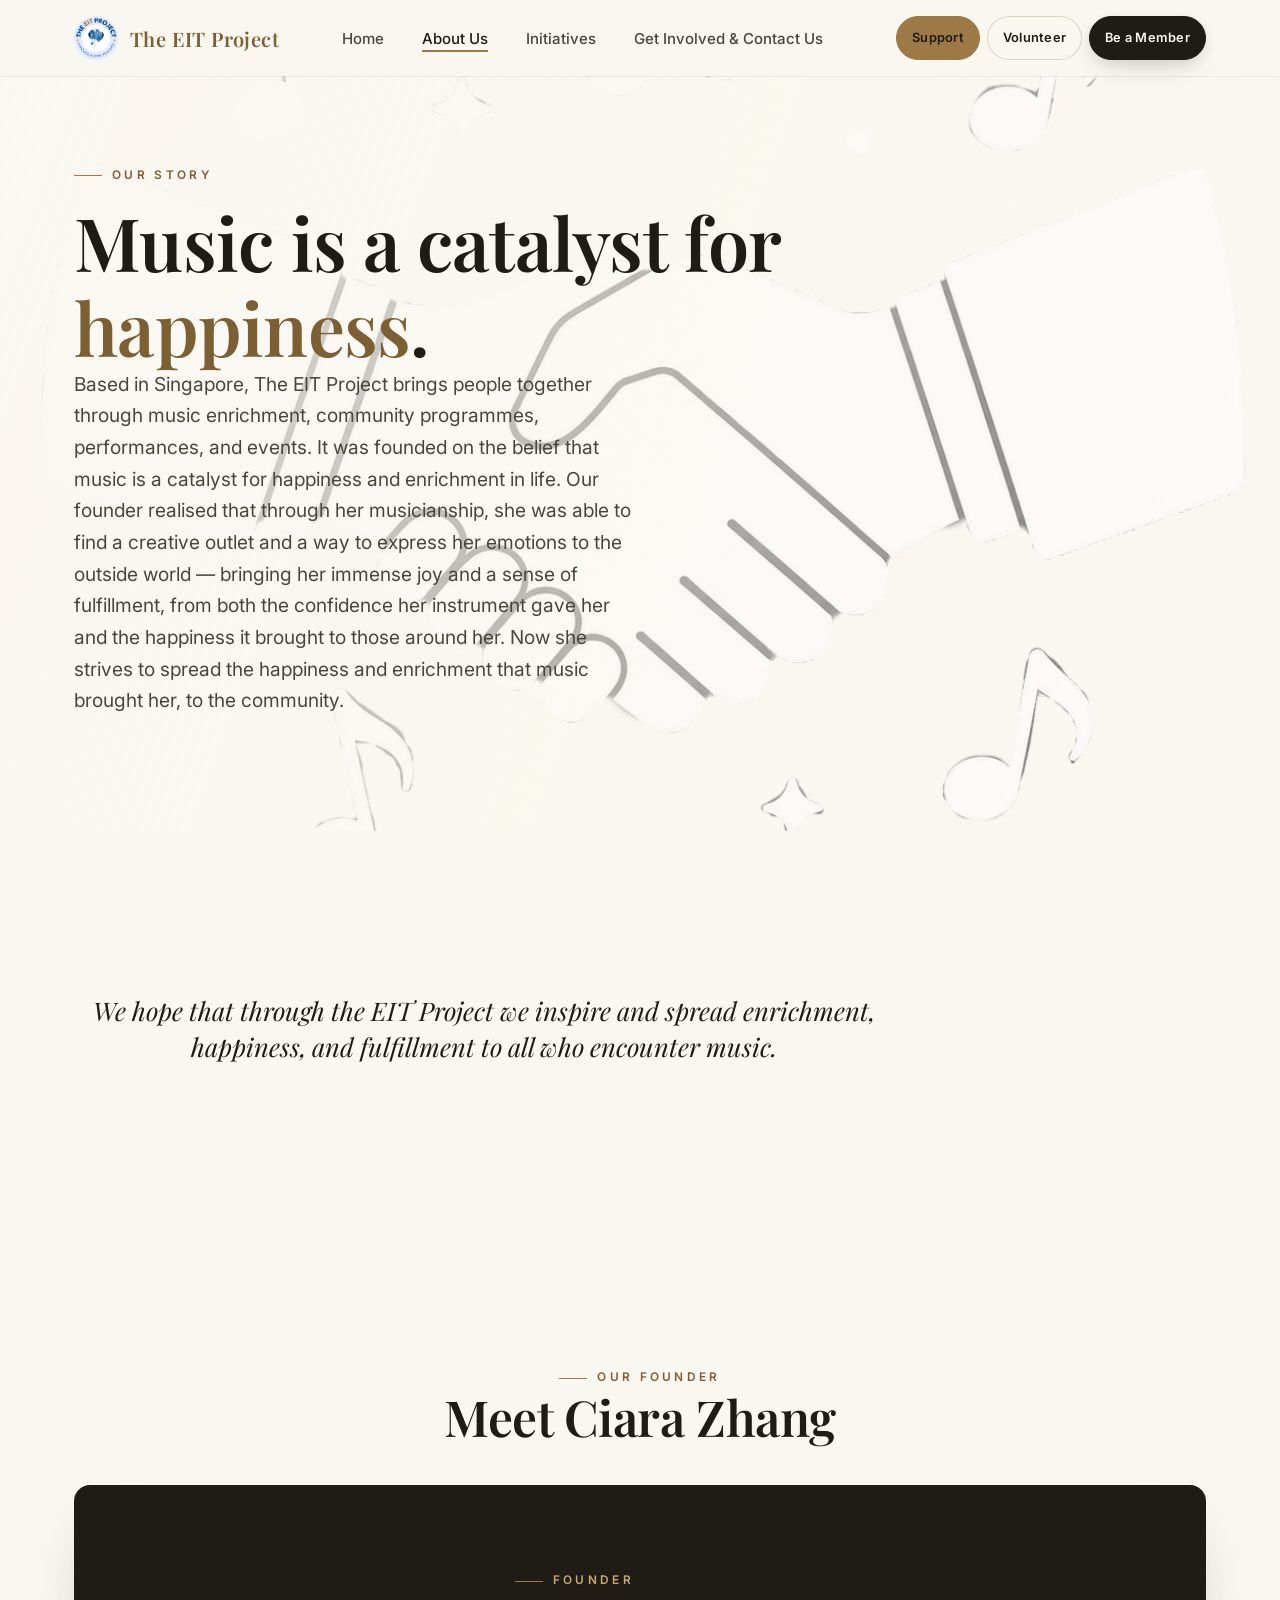
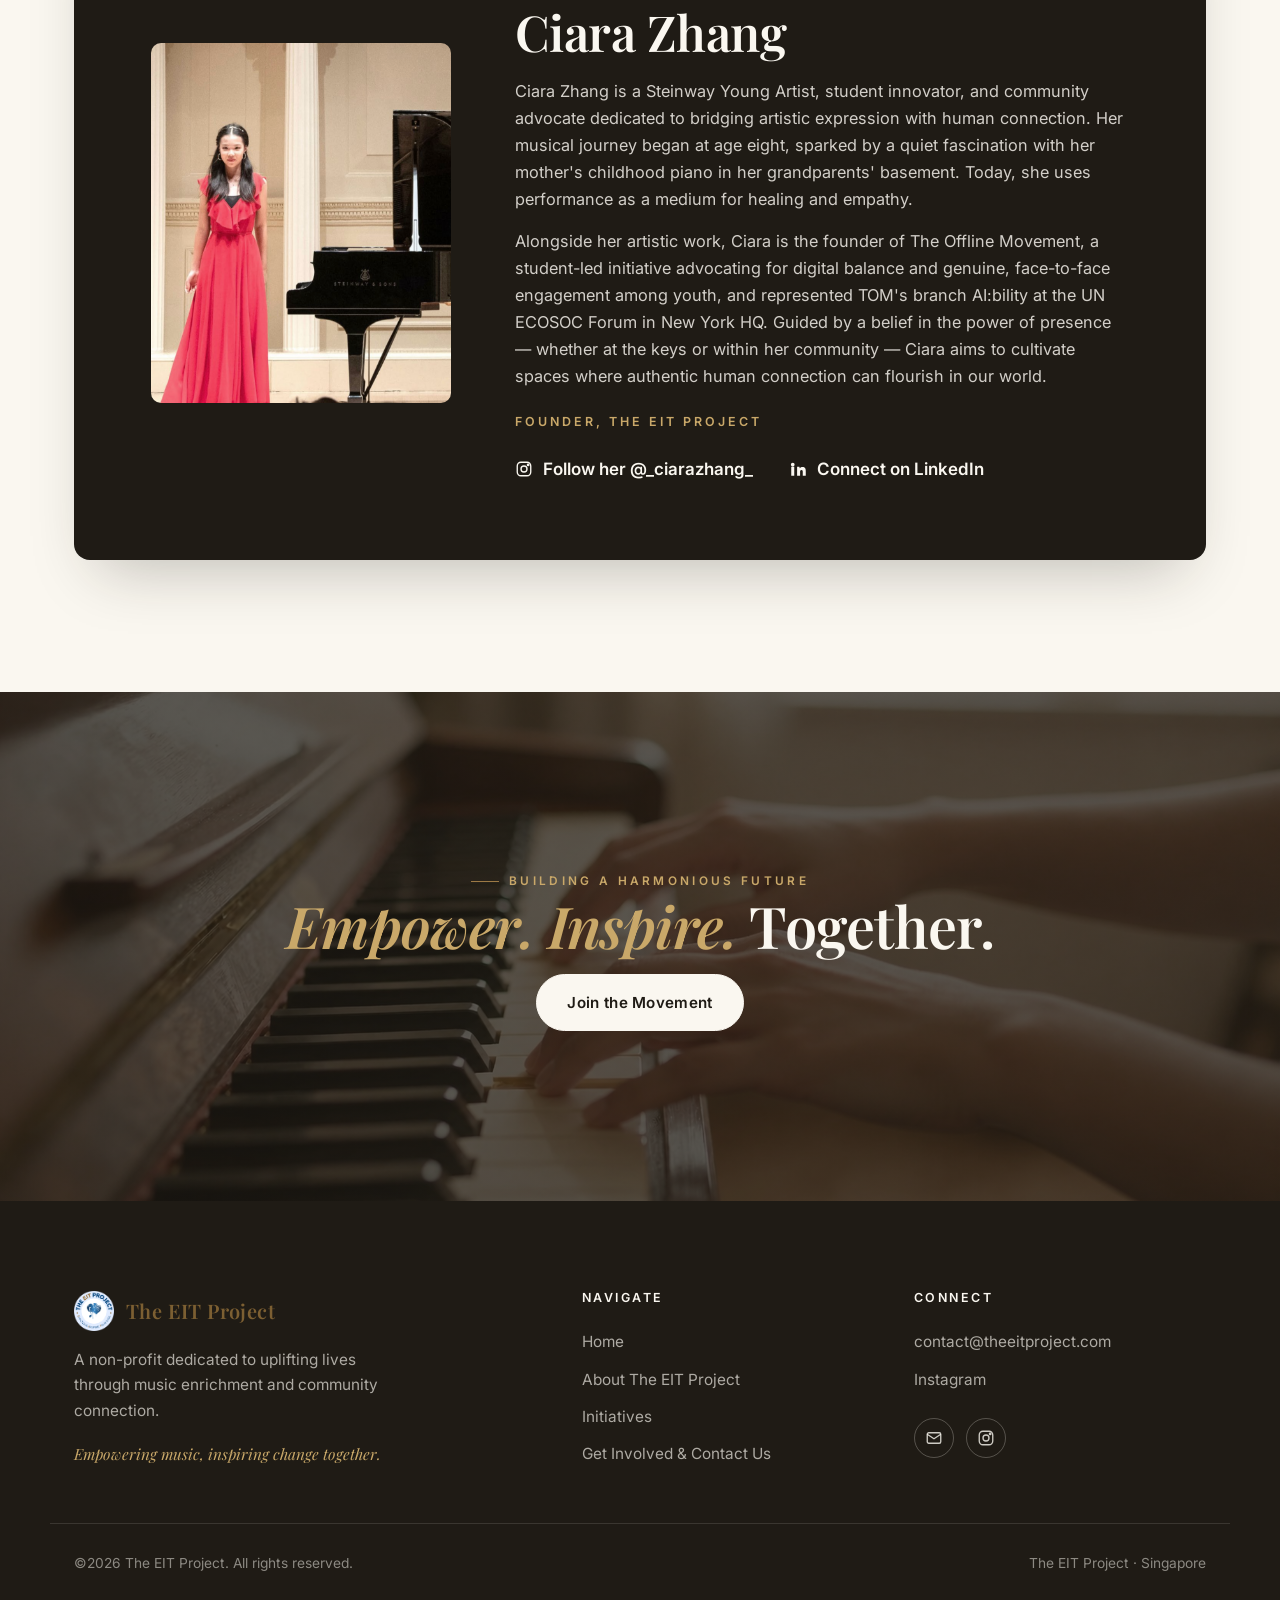
==== about.html @ f1ca93f8 "Publish responsive carousel redesign" ====
<!DOCTYPE html>
<html lang="en">
<head>
  <meta charset="UTF-8" />
  <meta name="viewport" content="width=device-width, initial-scale=1.0" />
  <title>About The EIT Project | Singapore Music Initiative</title>
  <meta name="description" content="Learn about The EIT Project, a Singapore-based initiative using music enrichment, performances and community programmes to inspire connection." />
  <meta name="theme-color" content="#1f1b15" />
  <link rel="canonical" href="https://theeitproject.com/about.html" />
  <meta property="og:site_name" content="The EIT Project" />
  <meta property="og:title" content="About The EIT Project | Singapore Music Initiative" />
  <meta property="og:description" content="Learn about The EIT Project, a Singapore-based initiative using music enrichment, performances and community programmes to inspire connection." />
  <meta property="og:url" content="https://theeitproject.com/about.html" />
  <meta property="og:image" content="https://theeitproject.com/assets/img/about-decorative.png" />
  <meta property="og:image:alt" content="The story and mission of The EIT Project in Singapore" />
  <meta property="og:type" content="website" />
  <meta name="twitter:card" content="summary_large_image" />
  <meta name="twitter:title" content="About The EIT Project | Singapore Music Initiative" />
  <meta name="twitter:description" content="The story of a Singapore initiative using music enrichment and community programmes to inspire connection." />
  <meta name="twitter:image" content="https://theeitproject.com/assets/img/about-decorative.png" />
  <link rel="preconnect" href="https://fonts.googleapis.com" />
  <link rel="preconnect" href="https://fonts.gstatic.com" crossorigin />
  <link href="https://fonts.googleapis.com/css2?family=Inter:wght@400;500;600;700&family=Playfair+Display:ital,wght@0,500;0,600;0,700;1,500;1,600&display=swap" rel="stylesheet" />
  <link rel="stylesheet" href="css/style.css?v=20260822-15" />
</head>
<body>

  <!-- ===================== HEADER ===================== -->
  <header class="site-header" id="siteHeader">
    <div class="container nav-inner">
      <a href="index.html" class="logo" aria-label="The EIT Project home">
        <img src="assets/img/logo.png" alt="The EIT Project logo" />
        <span>The EIT Project</span>
      </a>
      <nav aria-label="Primary">
        <ul class="nav-links" id="navLinks">
          <li><a href="index.html">Home</a></li>
          <li><a href="about.html" class="active">About Us</a></li>
          <li><a href="initiatives.html">Initiatives</a></li>
          <li><a href="contact.html">Get Involved &amp; Contact Us</a></li>
          <li class="nav-mobile-actions">
            <a href="support.html" class="btn btn-gold">Support</a>
            <a href="contact.html#contactForm" class="btn btn-light" data-form-link="volunteer">Volunteer</a>
            <a href="contact.html#contactForm" class="btn btn-primary" data-form-link="member">Be a Member</a>
          </li>
        </ul>
      </nav>
      <div class="header-actions" aria-label="Get involved">
        <a href="support.html" class="btn btn-gold">Support</a>
        <a href="contact.html#contactForm" class="btn btn-light" data-form-link="volunteer">Volunteer</a>
        <a href="contact.html#contactForm" class="btn btn-primary" data-form-link="member">Be a Member</a>
      </div>
      <button class="hamburger" id="hamburger" aria-label="Toggle menu" aria-expanded="false" aria-controls="navLinks">
        <span></span><span></span><span></span>
      </button>
    </div>
  </header>

  <!-- ===================== PAGE HERO ===================== -->
  <section class="hero hero--cream" style="min-height:62vh;">
    <div class="hero__bg"><img src="assets/img/about-decorative.png" alt="" loading="eager" /></div>
    <div class="container">
      <div class="hero__content" style="max-width:760px;">
        <span class="eyebrow">Our Story</span>
        <h1 style="margin-top:14px;">Music is a catalyst for <span class="gold-word">happiness</span>.</h1>
        <p class="hero__lead">Based in Singapore, The EIT Project brings people together through music enrichment, community programmes, performances, and events. It was founded on the belief that music is a catalyst for happiness and enrichment in life. Our founder realised that through her musicianship, she was able to find a creative outlet and a way to express her emotions to the outside world — bringing her immense joy and a sense of fulfillment, from both the confidence her instrument gave her and the happiness it brought to those around her. Now she strives to spread the happiness and enrichment that music brought her, to the community.</p>
      </div>
    </div>
  </section>

  <!-- ===================== QUOTE ===================== -->
  <section class="pad-y">
    <div class="container">
      <blockquote class="pull reveal" style="max-width:820px; text-align:center; border:none; padding:0;">
        We hope that through the EIT Project we inspire and spread enrichment, happiness, and fulfillment to all who encounter music.
      </blockquote>
    </div>
  </section>

  <!-- ===================== FOUNDER ===================== -->
  <section class="pad-y">
    <div class="container">
      <div class="section-head center reveal" style="margin-bottom:40px;">
        <span class="eyebrow">Our Founder</span>
        <h2>Meet Ciara Zhang</h2>
      </div>
      <figure class="founder reveal">
        <img src="assets/img/founder-ciara.png" alt="Ciara Zhang, founder of The EIT Project" />
        <figcaption>
          <span class="eyebrow">Founder</span>
          <h2 style="margin-top:12px;">Ciara Zhang</h2>
          <p>Ciara Zhang is a Steinway Young Artist, student innovator, and community advocate dedicated to bridging artistic expression with human connection. Her musical journey began at age eight, sparked by a quiet fascination with her mother's childhood piano in her grandparents' basement. Today, she uses performance as a medium for healing and empathy.</p>
          <p>Alongside her artistic work, Ciara is the founder of The Offline Movement, a student-led initiative advocating for digital balance and genuine, face-to-face engagement among youth, and represented TOM's branch AI:bility at the UN ECOSOC Forum in New York HQ. Guided by a belief in the power of presence — whether at the keys or within her community — Ciara aims to cultivate spaces where authentic human connection can flourish in our world.</p>
          <span class="role">Founder, The EIT Project</span>
          <div class="founder-social">
            <a class="follow" href="https://www.instagram.com/_ciarazhang_/" target="_blank" rel="noopener">
              <svg viewBox="0 0 24 24" fill="none" stroke="currentColor" stroke-width="1.8"><rect x="3" y="3" width="18" height="18" rx="5"/><circle cx="12" cy="12" r="4"/><circle cx="17.5" cy="6.5" r="1"/></svg>
              Follow her @_ciarazhang_
            </a>
            <a class="follow" href="https://www.linkedin.com/in/ciara-zhang/" target="_blank" rel="noopener">
              <svg viewBox="0 0 24 24" fill="currentColor"><path d="M4.98 3.5a2.5 2.5 0 1 1 0 5 2.5 2.5 0 0 1 0-5zM3 9h4v12H3V9zm7 0h3.83l.53 2h.07c.52-.86 1.7-1.76 3.5-1.76 3.73 0 4.42 2.46 4.42 5.66V21h-4v-4.9c0-1.18-.02-2.7-1.65-2.7-1.65 0-1.9 1.29-1.9 2.62V21h-4V9z"/></svg>
              Connect on LinkedIn
            </a>
          </div>
        </figcaption>
      </figure>
    </div>
  </section>

  <!-- ===================== BANNER ===================== -->
  <section class="banner">
    <div class="banner__bg"><img src="assets/img/hero-bg.jpg?v=20260822-2" alt="" loading="lazy" /></div>
    <div class="container">
      <span class="eyebrow reveal">Building a Harmonious Future</span>
      <h2 class="reveal" data-delay="1"><span class="tagline-words">Empower.</span> <span class="tagline-words">Inspire.</span> Together.</h2>
      <a href="contact.html" class="btn btn-light reveal" data-delay="2">Join the Movement</a>
    </div>
  </section>

  <!-- ===================== FOOTER ===================== -->
  <footer class="site-footer">
    <div class="container footer-inner">
      <div class="footer-brand">
        <a href="index.html" class="logo"><img src="assets/img/logo.png" alt="" /> <span>The EIT Project</span></a>
        <p>A non-profit dedicated to uplifting lives through music enrichment and community connection.</p>
        <p class="tagline">Empowering music, inspiring change together.</p>
      </div>
      <div class="footer-col">
        <h4>Navigate</h4>
        <a href="index.html">Home</a>
        <a href="about.html">About The EIT Project</a>
        <a href="initiatives.html">Initiatives</a>
        <a href="contact.html">Get Involved &amp; Contact Us</a>
      </div>
      <div class="footer-col">
        <h4>Connect</h4>
        <a href="mailto:contact@theeitproject.com">contact@theeitproject.com</a>
        <a href="https://www.instagram.com/theeitproject/" target="_blank" rel="noopener">Instagram</a>
        <div class="footer-social">
          <a href="mailto:contact@theeitproject.com" aria-label="Email us" title="Email us">
            <svg viewBox="0 0 24 24" fill="none" stroke="currentColor" stroke-width="1.8"><rect x="3" y="5" width="18" height="14" rx="2"/><path d="m3 7 9 6 9-6"/></svg>
          </a>
          <a href="https://www.instagram.com/theeitproject/" target="_blank" rel="noopener" aria-label="Instagram" title="Instagram">
            <svg viewBox="0 0 24 24" fill="none" stroke="currentColor" stroke-width="1.8"><rect x="3" y="3" width="18" height="18" rx="5"/><circle cx="12" cy="12" r="4"/><circle cx="17.5" cy="6.5" r="1"/></svg>
          </a>
        </div>
      </div>
    </div>
    <div class="container footer-bottom">
      <span>©2026 The EIT Project. All rights reserved.</span>
      <span>The EIT Project · Singapore</span>
    </div>
  </footer>

  <script src="js/main.js?v=20260822-5"></script>
</body>
</html>
---- css/style.css ----
/* =========================================================================
   The EIT Project — site revamp
   Static HTML/CSS/JS design system
   ========================================================================= */

/* ---- Design tokens ---------------------------------------------------- */
:root {
  --cream:      #faf7f0;
  --cream-2:    #f3ede1;
  --ink:        #1f1b15;
  --ink-soft:   #4a453c;
  --muted:      #7c7568;
  --gold:       #9c7945;
  --gold-dark:  #7c5f32;
  --gold-light: #c9a869;
  --line:       rgba(31, 27, 21, 0.10);
  --line-soft:  rgba(31, 27, 21, 0.07);
  --white:      #ffffff;
  --shadow-sm:  0 1px 2px rgba(31,27,21,.06), 0 2px 8px rgba(31,27,21,.05);
  --shadow-md:  0 12px 30px -12px rgba(31,27,21,.22), 0 4px 12px rgba(31,27,21,.08);
  --shadow-lg:  0 30px 60px -24px rgba(31,27,21,.28);
  --radius:     16px;
  --radius-sm:  10px;
  --maxw:       1180px;
  --nav-h:      76px;
  --font-display: "Playfair Display", Georgia, serif;
  --font-body:    "Inter", "Helvetica Neue", Arial, sans-serif;
  --ease:       cubic-bezier(.2, .7, .2, 1);
}

/* ---- Reset & base ----------------------------------------------------- */
*, *::before, *::after { box-sizing: border-box; }
* { margin: 0; }
html { -webkit-text-size-adjust: 100%; scroll-behavior: smooth; }
body {
  font-family: var(--font-body);
  color: var(--ink);
  background: var(--cream);
  line-height: 1.65;
  font-size: 17px;
  -webkit-font-smoothing: antialiased;
  text-rendering: optimizeLegibility;
  overflow-x: hidden;
}

.visually-hidden {
  position: absolute !important;
  width: 1px !important;
  height: 1px !important;
  padding: 0 !important;
  margin: -1px !important;
  overflow: hidden !important;
  clip: rect(0, 0, 0, 0) !important;
  white-space: nowrap !important;
  border: 0 !important;
}
img { max-width: 100%; display: block; }
a { color: inherit; text-decoration: none; }
h1, h2, h3, h4, h5 {
  font-family: var(--font-display);
  font-weight: 600;
  line-height: 1.15;
  letter-spacing: -0.01em;
  color: var(--ink);
}
h1 { font-size: clamp(2.6rem, 6vw, 4.6rem); }
h2 { font-size: clamp(2rem, 4vw, 3.1rem); }
h3 { font-size: clamp(1.4rem, 2.4vw, 1.8rem); }
p  { color: var(--ink-soft); }
::selection { background: var(--gold-light); color: var(--ink); }

.container {
  width: 100%;
  max-width: var(--maxw);
  margin-inline: auto;
  padding-inline: 24px;
}

section { position: relative; }

/* Decorative label / eyebrow */
.eyebrow {
  display: inline-flex;
  align-items: center;
  gap: 10px;
  font-family: var(--font-body);
  font-size: .74rem;
  letter-spacing: .28em;
  text-transform: uppercase;
  color: var(--gold-dark);
  font-weight: 600;
}
.eyebrow::before {
  content: "";
  width: 28px; height: 1px;
  background: var(--gold);
  display: inline-block;
}

/* ---- Buttons ---------------------------------------------------------- */
.btn {
  display: inline-flex;
  align-items: center;
  justify-content: center;
  gap: 8px;
  padding: 15px 30px;
  font-size: .95rem;
  font-weight: 600;
  letter-spacing: .02em;
  border-radius: 999px;
  border: 1.5px solid transparent;
  cursor: pointer;
  transition: transform .35s var(--ease), background .35s var(--ease), color .35s var(--ease), border-color .35s var(--ease), box-shadow .35s var(--ease);
  white-space: nowrap;
  font-family: var(--font-body);
}
.btn:hover { transform: translateY(-2px); }
.btn-primary {
  background: var(--ink);
  color: var(--cream);
  border-color: var(--ink);
  box-shadow: var(--shadow-md);
}
.btn-primary:hover { background: var(--gold-dark); border-color: var(--gold-dark); box-shadow: var(--shadow-lg); }
.btn-gold {
  background: var(--gold);
  color: var(--ink);
  border-color: var(--gold);
}
.btn-gold:hover { background: var(--gold-dark); border-color: var(--gold-dark); color: var(--cream); }
.btn-ghost {
  background: transparent;
  border-color: var(--ink);
  color: var(--ink);
}
.btn-ghost:hover { background: var(--ink); color: var(--cream); }
.btn-light { background: var(--cream); color: var(--ink); border-color: var(--cream); }
.btn-light:hover { background: transparent; color: var(--cream); }

/* ---- Header / nav ----------------------------------------------------- */
.site-header {
  position: fixed;
  inset: 0 0 auto 0;
  height: var(--nav-h);
  z-index: 100;
  background: rgba(250, 247, 240, .9);
  -webkit-backdrop-filter: blur(12px);
  backdrop-filter: blur(12px);
  box-shadow: 0 1px 0 var(--line-soft);
  transition: background .4s var(--ease), box-shadow .4s var(--ease), backdrop-filter .4s var(--ease);
}
.site-header .nav-inner {
  height: 100%;
  display: flex;
  align-items: center;
  justify-content: space-between;
  transition: background .4s var(--ease);
}
.site-header.scrolled {
  background: rgba(250, 247, 240, .97);
  -webkit-backdrop-filter: blur(16px);
  backdrop-filter: blur(16px);
  box-shadow: 0 4px 18px rgba(31, 27, 21, .08);
}
.logo {
  display: flex;
  align-items: center;
  gap: 12px;
  font-family: var(--font-display);
  font-size: 1.25rem;
  letter-spacing: .02em;
  font-weight: 600;
}
.logo img { height: 44px; width: auto; border-radius: 8px; }
.logo span { color: var(--gold-dark); }

.nav-links {
  display: flex;
  align-items: center;
  gap: 6px;
  list-style: none;
  padding: 0;
  margin: 0;
}
.nav-links a {
  position: relative;
  padding: 10px 16px;
  font-size: .94rem;
  font-weight: 500;
  color: var(--ink-soft);
  border-radius: 999px;
  transition: color .3s var(--ease), background .3s var(--ease);
}
.nav-links a::after {
  content: "";
  position: absolute;
  left: 16px; right: 16px;
  bottom: 6px;
  height: 1.5px;
  background: var(--gold);
  transform: scaleX(0);
  transform-origin: left;
  transition: transform .3s var(--ease);
}
.nav-links a:hover { color: var(--ink); }
.nav-links a:hover::after,
.nav-links a.active::after { transform: scaleX(1); }
.nav-links a.active { color: var(--ink); }

.header-actions {
  display: flex;
  align-items: center;
  gap: 7px;
  margin-left: 10px;
}
.header-actions .btn { padding: 10px 15px; font-size: .8rem; white-space: nowrap; }
.header-actions .btn-light { border-color: rgba(124,95,50,.24); }
.header-actions .btn-light:hover { background: var(--gold-dark); border-color: var(--gold-dark); }
.nav-mobile-actions { display: none; }

.hamburger {
  display: none;
  flex-direction: column;
  gap: 5px;
  width: 28px;
  background: none;
  border: none;
  cursor: pointer;
  padding: 6px 0;
  z-index: 110;
}
.hamburger span {
  display: block;
  height: 2px;
  width: 100%;
  background: var(--ink);
  border-radius: 2px;
  transition: transform .3s var(--ease), opacity .3s var(--ease);
}
.hamburger.open span:nth-child(1) { transform: translateY(7px) rotate(45deg); }
.hamburger.open span:nth-child(2) { opacity: 0; }
.hamburger.open span:nth-child(3) { transform: translateY(-7px) rotate(-45deg); }

/* ---- Hero ------------------------------------------------------------- */
.hero {
  position: relative;
  min-height: 100vh;
  display: flex;
  align-items: center;
  overflow: hidden;
  padding-top: var(--nav-h);
}
.hero__bg {
  position: absolute; inset: 0;
  z-index: -2;
}
.hero__bg img { width: 100%; height: 100%; object-fit: cover; object-position: center; }
.hero__bg::after { content: ""; position: absolute; inset: 0; }
.hero--light .hero__bg::after { background: linear-gradient(120deg, rgba(31,27,21,.62) 0%, rgba(31,27,21,.35) 45%, rgba(31,27,21,.15) 100%); }
.hero--cream .hero__bg::after { background: linear-gradient(110deg, rgba(250,247,240,.92) 0%, rgba(250,247,240,.72) 45%, rgba(250,247,240,.35) 100%); }

.hero__content {
  max-width: 720px;
  padding: 80px 0;
}
.hero--light .hero__content { color: var(--cream); }
.hero--light h1, .hero--light h2, .hero--light .eyebrow { color: var(--cream); }
.hero--light .eyebrow { color: var(--gold-light); }
.hero--light p { color: rgba(250,247,240,.9); }
.hero__title {
  font-size: clamp(2.2rem, 5vw, 4rem);
  margin: 14px 0 4px;
}
.hero__support {
  font-size: clamp(.9rem, 1.4vw, 1rem);
  font-weight: 500;
  letter-spacing: .02em;
  margin-bottom: 12px;
}
.hero__tagline {
  font-family: var(--font-display);
  font-style: italic;
  font-size: clamp(1.1rem, 2.2vw, 1.5rem);
  color: var(--gold);
  margin: 0 0 8px;
}
.hero--light .hero__tagline { color: var(--gold-light); }
.hero__lead { font-size: clamp(1.05rem, 1.6vw, 1.2rem); max-width: 560px; margin-bottom: 34px; }
.hero__actions { display: flex; flex-wrap: wrap; gap: 14px; }

/* ---- Homepage carousel ------------------------------------------------ */
.hero--carousel {
  display: block;
  min-height: 0;
  padding: calc(var(--nav-h) + 22px) clamp(16px, 3vw, 40px) 24px;
  background: var(--cream);
  overflow: visible;
}
.carousel-shell { width: min(100%, 1320px); margin-inline: auto; }
.hero--carousel .hero-carousel {
  position: relative;
  inset: auto;
  aspect-ratio: 16 / 7;
  z-index: 0;
  border: 1px solid rgba(156,121,69,.32);
  border-radius: 16px;
  box-shadow: var(--shadow-md);
}
.hero-carousel {
  position: absolute;
  inset: 0;
  z-index: -2;
  overflow: hidden;
  background: var(--ink);
}
.hero-carousel::after {
  content: "";
  position: absolute;
  inset: 0;
  background: rgba(31,27,21,.1);
  z-index: 2;
  pointer-events: none;
}
.hero-slide {
  position: absolute;
  inset: 0;
  opacity: 0;
  transform: scale(1.025);
  transition: opacity .8s var(--ease), transform 5.5s ease-out;
  overflow: hidden;
}
.hero-slide.is-active { opacity: 1; transform: scale(1); }
.hero-slide::before {
  content: "";
  position: absolute;
  inset: -28px;
  background-image: var(--slide-image);
  background-position: center;
  background-size: cover;
  filter: blur(20px) brightness(.62);
  transform: scale(1.06);
}
.hero-slide__image {
  position: relative;
  z-index: 1;
  width: 100%;
  height: 100%;
  object-fit: contain;
  object-position: center;
}
.hero-slide--photo .hero-slide__image { object-fit: cover; }
.hero-placeholder {
  width: 100%;
  height: 100%;
  display: flex;
  flex-direction: column;
  align-items: flex-end;
  justify-content: center;
  padding-right: 10%;
  color: rgba(250,247,240,.62);
}
.hero-placeholder span {
  font-family: var(--font-display);
  font-size: clamp(2.4rem, 6vw, 5.8rem);
  font-weight: 600;
  line-height: 1;
}
.hero-placeholder small {
  margin-top: 12px;
  font-size: .76rem;
  font-weight: 600;
  letter-spacing: .22em;
  text-transform: uppercase;
}
.hero-placeholder--one { background: linear-gradient(125deg, #6f604e 0%, #b39a78 54%, #d9c9ae 100%); }
.hero-placeholder--two { background: linear-gradient(125deg, #343b36 0%, #71806e 54%, #bdad87 100%); }
.hero-placeholder--three { background: linear-gradient(125deg, #4a3a36 0%, #8d6655 54%, #c79f72 100%); }
.carousel-controls {
  position: absolute;
  left: 50%;
  bottom: 24px;
  z-index: 4;
  transform: translateX(-50%);
  display: flex;
  align-items: center;
  gap: 14px;
}
.hero--carousel .carousel-controls {
  position: static;
  transform: none;
  justify-content: center;
  margin-top: 16px;
}
.hero--carousel .carousel-arrow {
  border-color: rgba(124,95,50,.4);
  background: var(--white);
  color: var(--ink);
  box-shadow: var(--shadow-sm);
}
.hero--carousel .carousel-dot { background: rgba(124,95,50,.25); }
.hero--carousel .carousel-dot.is-active { background: var(--gold); }
.carousel-arrow {
  width: 38px;
  height: 38px;
  display: grid;
  place-items: center;
  border: 1px solid rgba(250,247,240,.65);
  border-radius: 50%;
  background: rgba(31,27,21,.38);
  color: var(--cream);
  font-size: 1.1rem;
  cursor: pointer;
  transition: background .3s var(--ease), border-color .3s var(--ease), transform .3s var(--ease);
}
.carousel-arrow:hover { background: var(--gold-dark); border-color: var(--gold-light); transform: translateY(-1px); }
.carousel-dots { display: flex; align-items: center; gap: 8px; }
.carousel-dot {
  width: 9px;
  height: 9px;
  padding: 0;
  border: 0;
  border-radius: 50%;
  background: rgba(250,247,240,.45);
  cursor: pointer;
  transition: background .3s var(--ease), transform .3s var(--ease);
}
.carousel-dot.is-active { background: var(--gold-light); transform: scale(1.25); }

/* ---- Member journey --------------------------------------------------- */
.journey-section {
  background: var(--white);
  padding-block: clamp(64px, 9vw, 104px);
  border-bottom: 1px solid var(--line-soft);
}
.journey-inner { max-width: 780px; text-align: center; }
.journey-inner .eyebrow { justify-content: center; }
.journey-inner h2 { margin: 16px 0 14px; }
.journey-inner p { max-width: 650px; margin: 0 auto 28px; font-size: 1.06rem; }

.scroll-cue {
  position: absolute;
  left: 50%; bottom: 28px;
  transform: translateX(-50%);
  display: flex; flex-direction: column; align-items: center; gap: 8px;
  font-size: .68rem; letter-spacing: .24em; text-transform: uppercase;
  opacity: .7;
}
.scroll-cue .rail { width: 1px; height: 42px; background: currentColor; transform-origin: top; position: relative; overflow: hidden; }
.scroll-cue .rail::after { content: ""; position: absolute; top: 0; left: 0; width: 100%; height: 40%; background: var(--gold); animation: cue 2.2s var(--ease) infinite; }
@keyframes cue { 0%{transform:translateY(-100%)} 60%,100%{transform:translateY(300%)} }

/* ---- Sections --------------------------------------------------------- */
.pad-y { padding-block: clamp(72px, 11vw, 132px); }
.section-head { max-width: 640px; margin-bottom: 56px; }
.section-head.center { margin-inline: auto; text-align: center; }
.section-head h2 { margin-bottom: 18px; }
.section-head p { font-size: 1.08rem; }
.gold-word { color: var(--gold-dark); }

/* ---- Mission cards ---------------------------------------------------- */
.pillars {
  display: grid;
  grid-template-columns: repeat(3, 1fr);
  gap: 24px;
}
.pillar {
  background: var(--white);
  border: 1px solid var(--line);
  border-radius: var(--radius);
  padding: 36px 30px;
  transition: transform .4s var(--ease), box-shadow .4s var(--ease), border-color .4s var(--ease);
}
.pillar:hover { transform: translateY(-6px); box-shadow: var(--shadow-md); border-color: var(--gold-light); }
.pillar .num {
  font-family: var(--font-display);
  font-size: 1.6rem;
  color: var(--gold);
  font-style: italic;
  display: block;
  margin-bottom: 12px;
}
.pillar h3 { font-size: 1.3rem; margin-bottom: 10px; }
.pillar p { font-size: .98rem; }

/* ---- Vision ----------------------------------------------------------- */
.vision-section { background: var(--cream-2); }
.vision-grid {
  display: grid;
  grid-template-columns: minmax(240px, .8fr) 2.2fr;
  gap: clamp(48px, 7vw, 100px);
  align-items: start;
}
.vision-intro h2 { margin: 18px 0 16px; }
.vision-intro p { font-size: 1.05rem; }
.vision-points { display: grid; grid-template-columns: repeat(3, 1fr); }
.vision-point { padding: 14px 30px 20px; border-left: 1px solid rgba(124,95,50,.35); }
.vision-point > span {
  display: block;
  color: var(--gold-dark);
  font-size: .76rem;
  font-weight: 700;
  letter-spacing: .17em;
  text-transform: uppercase;
  margin-bottom: 12px;
}
.vision-point h3 { font-size: 1.35rem; margin-bottom: 10px; }
.vision-point p { font-size: .96rem; }
.vision-point > .impact-number {
  font-family: var(--font-display);
  font-size: clamp(2.8rem, 5vw, 4.4rem);
  line-height: 1;
  letter-spacing: -.03em;
  text-transform: none;
  color: var(--gold-dark);
  margin-bottom: 16px;
}

/* ---- EIT stories ------------------------------------------------------ */
.stories-section { background: var(--white); }
.stories-grid {
  display: grid;
  grid-template-columns: repeat(3, 1fr);
  gap: 20px;
  margin-top: 42px;
}
.story-placeholder {
  min-height: 210px;
  border: 1px solid var(--line-soft);
  background: linear-gradient(135deg, var(--cream-2), #fff);
  display: flex;
  flex-direction: column;
  align-items: center;
  justify-content: center;
  text-align: center;
  color: var(--gold-dark);
}
.story-placeholder span { font-family: var(--font-display); font-size: 1.45rem; }
.story-placeholder small { margin-top: 6px; color: var(--text-muted); }

/* ---- Gallery / initiative cards -------------------------------------- */
.card-grid {
  display: grid;
  grid-template-columns: repeat(3, 1fr);
  gap: 26px;
}
.media-card {
  position: relative;
  border-radius: var(--radius);
  overflow: hidden;
  aspect-ratio: 4 / 5;
  box-shadow: var(--shadow-md);
  cursor: pointer;
  transition: transform .5s var(--ease), box-shadow .5s var(--ease);
}
.media-card:hover { transform: translateY(-8px); box-shadow: var(--shadow-lg); }
.media-card img {
  width: 100%; height: 100%;
  object-fit: cover;
  transition: transform .8s var(--ease);
}
.media-card:hover img { transform: scale(1.07); }
.media-card__overlay {
  position: absolute; inset: 0;
  background: linear-gradient(180deg, rgba(31,27,21,0) 40%, rgba(31,27,21,.82) 100%);
  display: flex; flex-direction: column; justify-content: flex-end;
  padding: 28px 26px;
  color: var(--cream);
}
.media-card__counter {
  font-family: var(--font-display);
  font-style: italic;
  font-size: 1rem;
  color: var(--gold-light);
  margin-bottom: 6px;
  letter-spacing: .05em;
}
.media-card__title {
  font-family: var(--font-display);
  font-size: clamp(1.35rem, 2.2vw, 1.7rem);
  font-weight: 500;
  color: var(--cream);
  line-height: 1.15;
}
.media-card__desc {
  font-size: .92rem;
  color: rgba(250,247,240,.86);
  margin-top: 8px;
  max-height: 0;
  opacity: 0;
  overflow: hidden;
  transition: max-height .5s var(--ease), opacity .4s var(--ease);
}
.media-card:hover .media-card__desc { max-height: 120px; opacity: 1; }

/* ---- About story layout ---------------------------------------------- */
.split {
  display: grid;
  grid-template-columns: 1fr 1fr;
  gap: clamp(40px, 6vw, 88px);
  align-items: center;
}
.split__media { position: relative; }
.split__media img { border-radius: var(--radius); box-shadow: var(--shadow-lg); width: 100%; height: auto; }
.split__media::before {
  content: "";
  position: absolute;
  inset: 18px -18px -18px 18px;
  border: 1.5px solid var(--gold-light);
  border-radius: var(--radius);
  z-index: -1;
}
.split__body h2 { margin-bottom: 20px; }
.split__body p { margin-bottom: 18px; font-size: 1.05rem; }
.pull {
  font-family: var(--font-display);
  font-style: italic;
  font-size: clamp(1.25rem, 2.4vw, 1.6rem);
  line-height: 1.4;
  color: var(--ink);
  border-left: 3px solid var(--gold);
  padding-left: 22px;
  margin: 30px 0;
}

/* ---- Value tiles ------------------------------------------------------ */
.values { display: grid; grid-template-columns: repeat(3, 1fr); gap: 2px; background: var(--line); border-radius: var(--radius); overflow: hidden; box-shadow: var(--shadow-sm); }
.value-tile { background: var(--cream); padding: 44px 32px; min-height: 240px; display: flex; flex-direction: column; justify-content: flex-end; }
.value-tile .kicker { font-family: var(--font-display); font-style: italic; color: var(--gold); font-size: 1.1rem; margin-bottom: 10px; }
.value-tile h3 { font-size: 1.5rem; margin-bottom: 10px; }
.value-tile p { font-size: .98rem; }

/* ---- Founder card ----------------------------------------------------- */
.founder {
  background: var(--ink);
  color: var(--cream);
  border-radius: var(--radius);
  padding: clamp(40px, 6vw, 84px);
  display: grid;
  grid-template-columns: 300px 1fr;
  gap: clamp(32px, 5vw, 72px);
  align-items: center;
  box-shadow: var(--shadow-lg);
}
.founder img { width: 100%; aspect-ratio: 5/6; object-fit: cover; border-radius: var(--radius-sm); filter: grayscale(8%); }
.founder .eyebrow { color: var(--gold-light); }
.founder h2 { color: var(--cream); margin-bottom: 18px; }
.founder p { color: rgba(250,247,240,.82); margin-bottom: 16px; font-size: 1.02rem; }
.founder .role { display: block; font-family: var(--font-body); letter-spacing: .24em; text-transform: uppercase; font-size: .78rem; color: var(--gold-light); margin-top: 22px; font-weight: 600; }
.follow { display: inline-flex; align-items: center; gap: 10px; margin-top: 8px; color: var(--cream); font-weight: 600; border-bottom: 1.5px solid transparent; transition: border-color .3s var(--ease), color .3s var(--ease); }
.follow:hover { border-color: var(--gold-light); color: var(--gold-light); }
.follow svg { width: 18px; height: 18px; }
.founder-social { display: flex; flex-wrap: wrap; gap: 24px 36px; margin-top: 14px; }

/* ---- Event list (initiatives page) ----------------------------------- */
.event-list { display: flex; flex-direction: column; gap: 22px; }
.event-card {
  display: grid;
  grid-template-columns: 130px 1fr;
  gap: clamp(22px, 4vw, 40px);
  align-items: start;
  background: var(--white);
  border: 1px solid var(--line);
  border-radius: var(--radius);
  padding: clamp(26px, 4vw, 42px);
  box-shadow: var(--shadow-sm);
  transition: transform .4s var(--ease), box-shadow .4s var(--ease), border-color .4s var(--ease);
}
.event-card:hover { transform: translateY(-5px); box-shadow: var(--shadow-md); border-color: var(--gold-light); }
.event-card__date {
  text-align: center;
  background: var(--cream-2);
  border-radius: var(--radius-sm);
  padding: 16px 12px 18px;
  font-family: var(--font-display);
  align-self: start;
}
.event-card__date .dow { display: block; font-family: var(--font-body); font-size: .72rem; letter-spacing: .2em; text-transform: uppercase; color: var(--gold-dark); font-weight: 600; }
.event-card__date .when { display: block; font-size: 1.15rem; margin-top: 6px; color: var(--ink); line-height: 1.2; }
.event-card__body { min-width: 0; }
.event-card__body h3 { font-size: clamp(1.3rem, 2.3vw, 1.75rem); margin-bottom: 12px; }
.event-card__meta { display: flex; flex-wrap: wrap; gap: 8px 22px; align-items: center; font-size: .92rem; color: var(--muted); margin-bottom: 14px; }
.event-card__meta .item { display: inline-flex; align-items: center; gap: 9px; }
.event-card__meta svg { width: 16px; height: 16px; color: var(--gold); flex: none; }
.event-card__desc { font-size: 1rem; margin-bottom: 18px; }
.event-card__link {
  display: inline-flex; align-items: center; gap: 8px;
  font-weight: 600; font-size: .96rem; color: var(--ink);
  border-bottom: 1.5px solid var(--gold); padding-bottom: 2px;
  transition: gap .3s var(--ease), color .3s var(--ease);
}
.event-card__link:hover { gap: 13px; color: var(--gold-dark); }
.event-card__link svg { width: 16px; height: 16px; }

/* ---- Event detail page ----------------------------------------------- */
.event-hero {
  position: relative;
  padding-top: calc(var(--nav-h) + 56px);
  padding-block: clamp(72px, 12vw, 150px);
  background: var(--cream-2);
  overflow: hidden;
}
.event-hero::after { content: ""; position: absolute; inset: 0; background: linear-gradient(110deg, rgba(250,247,240,.94) 0%, rgba(250,247,240,.7) 50%, rgba(250,247,240,.4) 100%); z-index: 0; }
.event-hero > .container { position: relative; z-index: 1; }
.event-hero .eyebrow { margin-bottom: 18px; }
.event-hero h1 { font-size: clamp(2.1rem, 5vw, 3.6rem); margin-bottom: 22px; }
.event-hero__meta { display: flex; flex-wrap: wrap; gap: 18px 32px; margin-top: 28px; }
.event-hero__meta .item { display: inline-flex; align-items: center; gap: 11px; font-size: 1rem; color: var(--ink-soft); }
.event-hero__meta svg { width: 20px; height: 20px; color: var(--gold); flex: none; }
.event-page { padding-block: clamp(60px, 10vw, 108px); }
.event-page__inner { max-width: 780px; margin: 0 auto; }
.event-back { display: inline-flex; align-items: center; gap: 8px; margin-bottom: 32px; font-weight: 600; color: var(--ink-soft); font-size: .94rem; }
.event-back:hover { color: var(--gold-dark); }
.event-back svg { width: 16px; height: 16px; }
.event-page__inner h2 { font-size: clamp(1.55rem, 3vw, 2.2rem); margin-bottom: 18px; }
.event-page__inner p { font-size: 1.06rem; margin-bottom: 20px; }
.event-page__inner ul { margin: 0 0 24px 20px; padding: 0; }
.event-page__inner li { margin-bottom: 12px; font-size: 1.05rem; color: var(--ink-soft); }
.event-page__inner a.strong { color: var(--gold-dark); text-decoration: underline; text-underline-offset: 3px; font-weight: 600; }
.event-cta { display: flex; flex-wrap: wrap; gap: 14px; margin-top: 38px; }

/* ---- Banner (full-width quote) --------------------------------------- */
.banner {
  position: relative;
  overflow: hidden;
  padding: clamp(90px, 14vw, 170px) 0;
  color: var(--cream);
  text-align: center;
}
.banner__bg { position: absolute; inset: 0; z-index: -2; }
.banner__bg img { width: 100%; height: 100%; object-fit: cover; }
.banner__bg::after { content: ""; position: absolute; inset: 0; background: linear-gradient(180deg, rgba(31,27,21,.7), rgba(31,27,21,.72)); }
.banner .eyebrow { color: var(--gold-light); justify-content: center; }
.banner h2 { color: var(--cream); font-size: clamp(2.2rem, 5vw, 3.6rem); margin-bottom: 16px; }
.banner .tagline-words { font-family: var(--font-display); font-style: italic; color: var(--gold-light); }

/* ---- Contact ---------------------------------------------------------- */
.contact-grid { display: grid; grid-template-columns: 1fr 1.15fr; gap: clamp(40px, 6vw, 80px); align-items: start; }
.contact-info h2 { margin-bottom: 14px; }
.contact-info > p { margin-bottom: 34px; font-size: 1.06rem; }
.info-block { display: flex; gap: 16px; align-items: flex-start; margin-bottom: 26px; }
.info-block .ic {
  flex: none;
  width: 46px; height: 46px;
  display: grid; place-items: center;
  border-radius: 12px;
  background: var(--gold);
  color: var(--ink);
}
.info-block .ic svg { width: 20px; height: 20px; }
.info-block h4 { font-family: var(--font-body); font-size: .76rem; letter-spacing: .2em; text-transform: uppercase; color: var(--muted); font-weight: 600; margin-bottom: 4px; }
.info-block p, .info-block a { font-size: 1.02rem; font-weight: 500; color: var(--ink); }
.info-block a:hover { color: var(--gold-dark); }

.chips { display: grid; grid-template-columns: 1fr 1fr; gap: 20px; margin-bottom: 40px; }
.chip {
  background: var(--white);
  border: 1px solid var(--line);
  border-radius: var(--radius);
  padding: 26px 24px;
  transition: transform .4s var(--ease), box-shadow .4s var(--ease), border-color .4s var(--ease);
}
.chip:hover { transform: translateY(-4px); box-shadow: var(--shadow-md); border-color: var(--gold-light); }
.chip .kicker { color: var(--gold-dark); font-style: italic; font-family: var(--font-display); font-size: 1rem; }
.chip h3 { margin: 6px 0 8px; font-size: 1.25rem; }
.chip p { font-size: .94rem; }

form { background: var(--white); border: 1px solid var(--line); border-radius: var(--radius); padding: clamp(28px, 4vw, 44px); box-shadow: var(--shadow-md); }
form legend { font-family: var(--font-display); font-size: 1.5rem; padding: 0 12px; color: var(--ink); }
.field { margin-bottom: 20px; }
.field label { display: block; font-size: .82rem; font-weight: 600; letter-spacing: .04em; color: var(--ink-soft); margin-bottom: 8px; }
.field input, .field textarea {
  width: 100%;
  font: inherit;
  color: var(--ink);
  background: var(--cream);
  border: 1.5px solid var(--line);
  border-radius: var(--radius-sm);
  padding: 14px 16px;
  transition: border-color .3s var(--ease), box-shadow .3s var(--ease);
}
.field textarea { resize: vertical; min-height: 130px; font-family: var(--font-body); }
.field input:focus, .field textarea:focus { outline: none; border-color: var(--gold); box-shadow: 0 0 0 4px rgba(156,121,69,.15); }
.field input.invalid, .field textarea.invalid { border-color: #b42828; box-shadow: 0 0 0 4px rgba(180,40,40,.12); }
.form-row { display: grid; grid-template-columns: 1fr 1fr; gap: 18px; }
.form-note { font-size: .86rem; color: var(--muted); margin-top: 16px; }
.form-status { display: none; margin-top: 16px; padding: 14px 18px; border-radius: var(--radius-sm); background: rgba(156,121,69,.12); border: 1px solid var(--gold-light); color: var(--gold-dark); font-weight: 500; font-size: .94rem; }
.form-status.show { display: block; }

/* ---- Footer ----------------------------------------------------------- */
.site-footer { background: var(--ink); color: rgba(250,247,240,.7); padding: clamp(56px, 8vw, 90px) 0 40px; }
.footer-inner { display: grid; grid-template-columns: 1.6fr 1fr 1fr; gap: 40px; margin-bottom: 50px; }
.footer-brand .logo { color: var(--cream); margin-bottom: 16px; }
.footer-brand .logo img { height: 40px; }
.footer-brand p { color: rgba(250,247,240,.65); max-width: 320px; font-size: .96rem; }
.footer-brand .tagline { font-family: var(--font-display); font-style: italic; color: var(--gold-light); margin-top: 18px; }
.footer-col h4 { color: var(--cream); font-family: var(--font-body); font-size: .78rem; letter-spacing: .2em; text-transform: uppercase; font-weight: 600; margin-bottom: 18px; }
.footer-col a { display: block; color: rgba(250,247,240,.65); padding: 6px 0; font-size: .96rem; transition: color .3s var(--ease); }
.footer-col a:hover { color: var(--gold-light); }
.footer-social { display: flex; gap: 12px; margin-top: 20px; }
.footer-social a {
  width: 40px; height: 40px; border-radius: 50%;
  display: grid; place-items: center;
  border: 1.5px solid rgba(250,247,240,.25);
  color: rgba(250,247,240,.8);
  transition: background .3s var(--ease), color .3s var(--ease), transform .3s var(--ease);
}
.footer-social a:hover { background: var(--gold); border-color: var(--gold); color: var(--ink); transform: translateY(-2px); }
.footer-social svg { width: 18px; height: 18px; }
.footer-bottom {
  border-top: 1px solid rgba(250,247,240,.12);
  padding-top: 28px;
  display: flex; justify-content: space-between; align-items: center;
  flex-wrap: wrap; gap: 12px;
  font-size: .86rem;
  color: rgba(250,247,240,.5);
}
.footer-bottom a { color: rgba(250,247,240,.5); transition: color .3s var(--ease); }
.footer-bottom a:hover { color: var(--gold-light); }

/* ---- Reveal animation ------------------------------------------------- */
.reveal { opacity: 0; transform: translateY(28px); transition: opacity .8s var(--ease), transform .8s var(--ease); }
.reveal.in { opacity: 1; transform: none; }
.reveal[data-delay="1"] { transition-delay: .1s; }
.reveal[data-delay="2"] { transition-delay: .2s; }
.reveal[data-delay="3"] { transition-delay: .3s; }

/* ---- Responsive ------------------------------------------------------- */
@media (max-width: 960px) {
  .pillars, .card-grid, .values { grid-template-columns: repeat(2, 1fr); }
  .contact-grid { grid-template-columns: 1fr; }
  .founder { grid-template-columns: 1fr; text-align: center; }
  .founder img { max-width: 280px; margin: 0 auto; }
  .event-card { grid-template-columns: 1fr; }
  .event-card__date { display: flex; gap: 10px; align-items: center; justify-content: center; padding: 12px 16px; align-self: auto; }
  .event-card__date .when { display: inline; }
  .info-block { text-align: left; }
  .footer-inner { grid-template-columns: 1fr 1fr; }
  .vision-grid { grid-template-columns: 1fr; gap: 42px; }
}

@media (min-width: 761px) and (max-width: 1100px) {
  .site-header .logo span { display: none; }
  .site-header .nav-links a { padding-inline: 10px; font-size: .86rem; }
  .header-actions { gap: 4px; margin-left: 5px; }
  .header-actions .btn { padding: 9px 11px; font-size: .74rem; }
}

@media (max-width: 760px) {
  :root { --nav-h: 72px; }
  .site-header,
  .site-header.scrolled {
    background: transparent;
    -webkit-backdrop-filter: none;
    backdrop-filter: none;
    box-shadow: none;
  }
  .hamburger {
    display: flex;
    width: 46px;
    height: 46px;
    padding: 13px 9px;
    border-radius: 50%;
    background: rgba(250, 247, 240, .9);
    -webkit-backdrop-filter: blur(10px);
    backdrop-filter: blur(10px);
    box-shadow: var(--shadow-sm);
  }
  .site-header .header-actions { display: none; }
  .site-header .nav-inner { padding-inline: 16px; }
  .logo {
    padding: 4px;
    border-radius: 999px;
    background: rgba(250, 247, 240, .9);
    -webkit-backdrop-filter: blur(10px);
    backdrop-filter: blur(10px);
    box-shadow: var(--shadow-sm);
  }
  .logo img { height: 42px; }
  .logo span { font-size: 1.05rem; }
  .nav-links {
    position: fixed;
    inset: 0;
    height: 100dvh;
    overflow-y: auto;
    flex-direction: column;
    justify-content: flex-start;
    gap: 8px;
    background: rgba(250,247,240,.97);
    backdrop-filter: blur(14px);
    padding: 100px 32px 40px;
    transform: translateY(-100%);
    transition: transform .5s var(--ease);
    box-shadow: var(--shadow-lg);
  }
  .nav-links.open { transform: translateY(0); }
  .nav-links a { font-size: 1.25rem; padding: 14px 16px; width: 100%; }
  .nav-mobile-actions {
    display: grid;
    grid-template-columns: repeat(3, minmax(0, 1fr));
    width: min(100%, 360px);
    gap: 8px;
    margin-top: 12px;
    padding-top: 18px;
    border-top: 1px solid var(--line-soft);
  }
  .nav-links .nav-mobile-actions .btn {
    min-height: 44px;
    padding: 9px 5px;
    justify-content: center;
    text-align: center;
    font-size: .76rem;
    line-height: 1.15;
    box-shadow: none;
  }
  .nav-links .nav-mobile-actions .btn-light {
    background: transparent;
    border-color: rgba(124,95,50,.42);
    color: var(--ink);
  }
  .nav-links .nav-mobile-actions .btn-gold { color: var(--ink); }
  .nav-links .nav-mobile-actions .btn-primary { color: var(--cream); }
  .nav-links .nav-mobile-actions .btn-light:hover { color: var(--cream); }
  .split, .pillars, .card-grid, .values, .chips, .form-row, .stories-grid { grid-template-columns: 1fr; }
  .split__media::before { inset: 12px; }
  .hero__content { text-align: center; margin: 0 auto; }
  .hero__actions { justify-content: center; }
  .section-head { text-align: center; }
  .eyebrow { justify-content: center; }
  .hero-placeholder { align-items: center; padding-right: 0; }
  .hero-placeholder span, .hero-placeholder small { opacity: .34; }
  .hero-slide--photo .hero-slide__image { object-position: center; }
  .hero--carousel {
    padding: calc(var(--nav-h) + 12px) 12px 18px;
  }
  .hero--carousel .hero-carousel {
    aspect-ratio: 4 / 3;
    border-radius: 10px;
  }
  .hero--carousel .carousel-controls { margin-top: 12px; }
  .vision-intro { text-align: center; }
  .vision-intro .eyebrow { justify-content: center; }
  .vision-points { grid-template-columns: 1fr; }
  .vision-point { border-left: 0; border-top: 1px solid rgba(124,95,50,.28); padding: 26px 8px; text-align: center; }
}

@media (max-width: 520px) {
  .container { padding-inline: 20px; }
  .logo span { display: none; }
  .hero__content { padding: 64px 0 76px; }
  .hero__actions { flex-direction: column; align-items: stretch; gap: 12px; }
  .hero__actions .btn { width: 100%; padding: 14px 22px; }
  .carousel-controls { bottom: 16px; }
  .carousel-arrow { width: 34px; height: 34px; }
}

@media (prefers-reduced-motion: reduce) {
  *, *::before, *::after { animation: none !important; transition: none !important; }
  .reveal { opacity: 1; transform: none; }
  html { scroll-behavior: auto; }
}
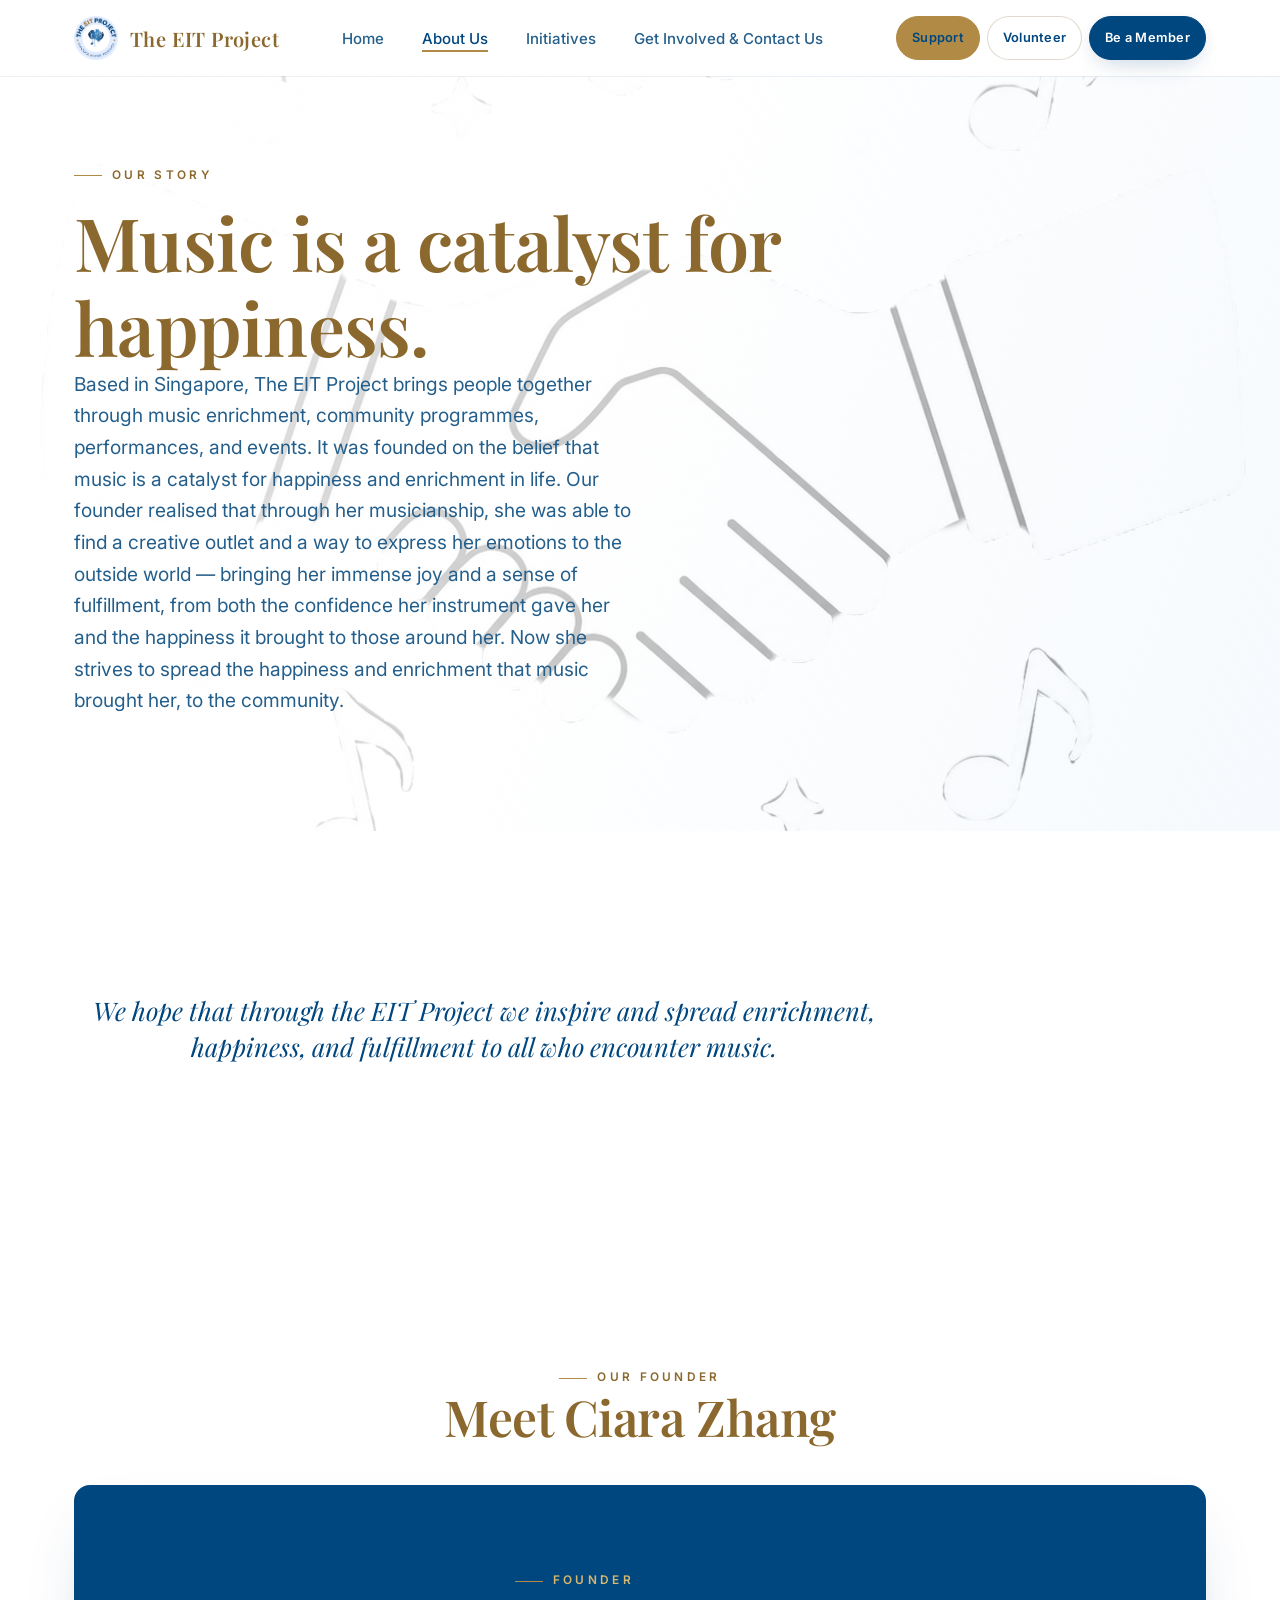
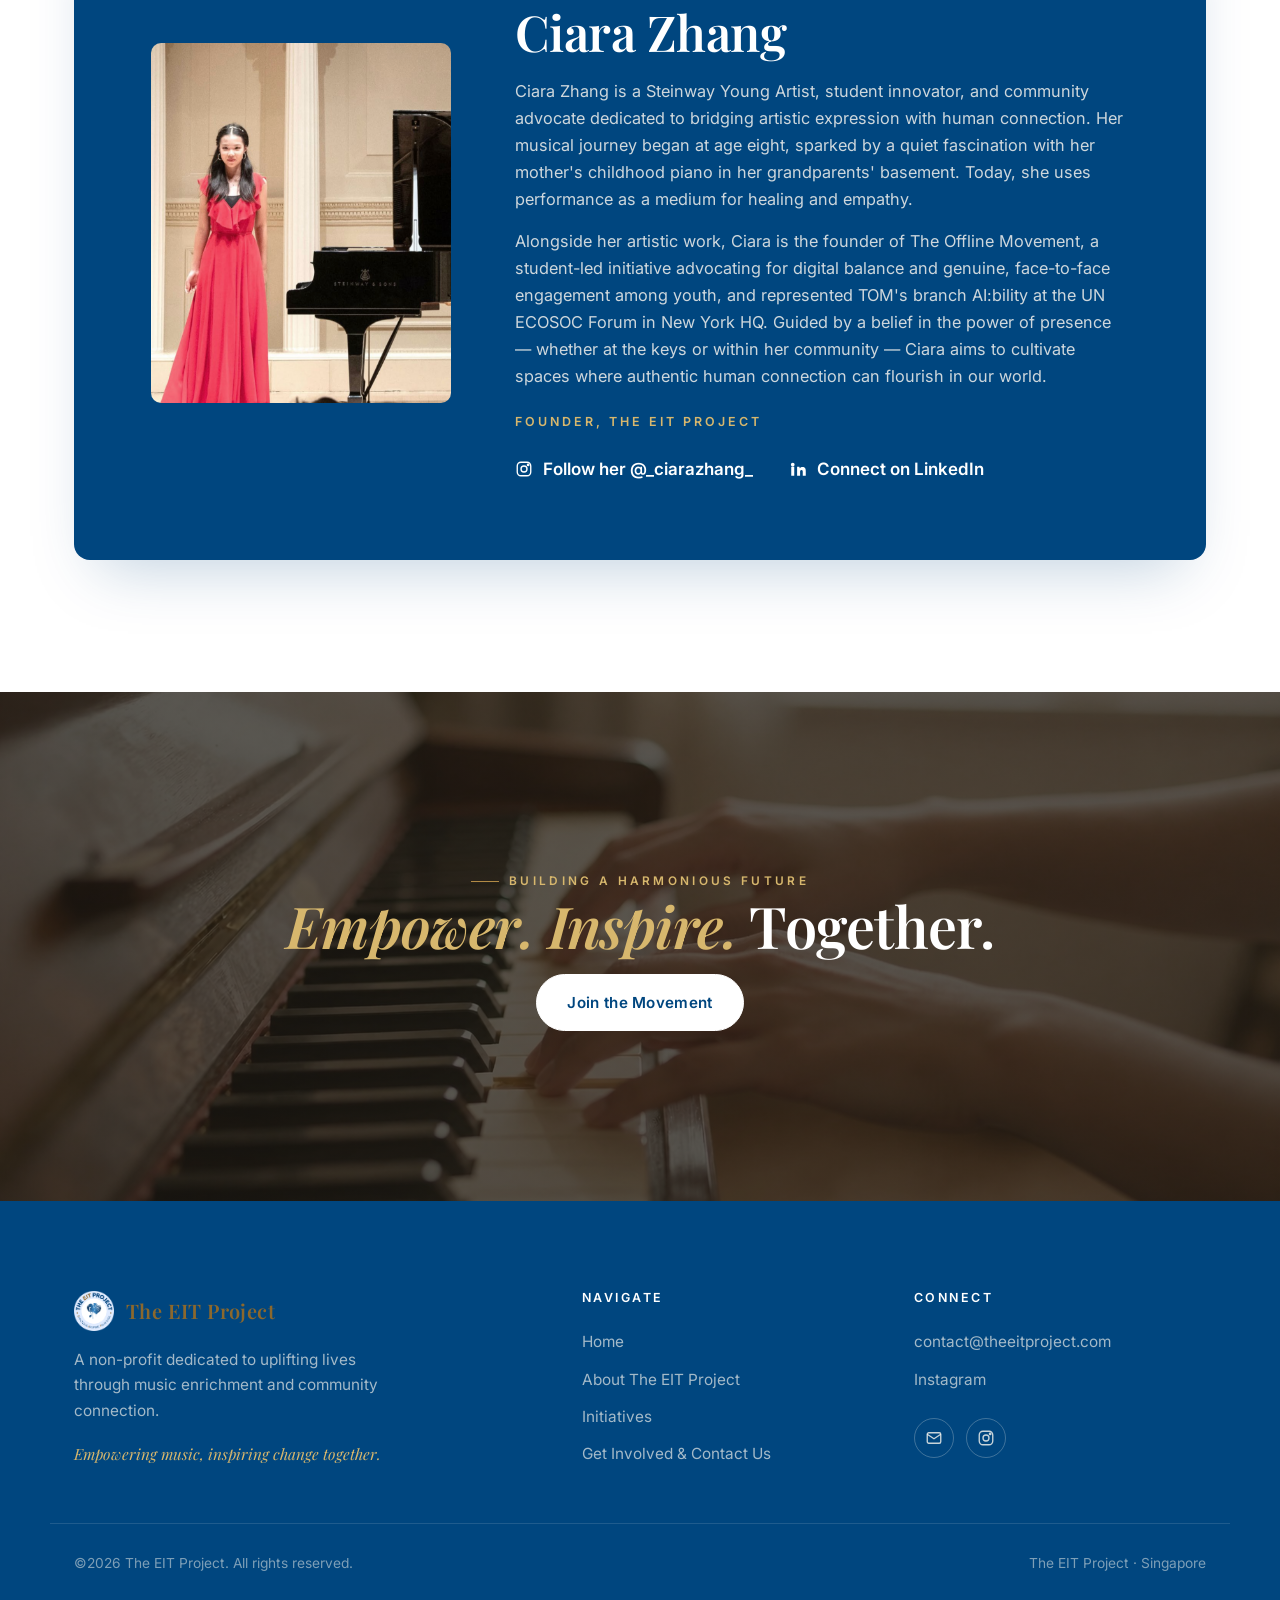
==== commit 5692a3f0: "Publish initiative updates and EIT palette" ====
--- a/about.html
+++ b/about.html
@@ -5,7 +5,12 @@
   <meta name="viewport" content="width=device-width, initial-scale=1.0" />
   <title>About The EIT Project | Singapore Music Initiative</title>
   <meta name="description" content="Learn about The EIT Project, a Singapore-based initiative using music enrichment, performances and community programmes to inspire connection." />
-  <meta name="theme-color" content="#1f1b15" />
+  <meta name="theme-color" content="#00467f" />
+  <link rel="icon" type="image/png" sizes="32x32" href="/assets/icons/favicon-32.png?v=20260823-1" />
+  <link rel="icon" type="image/png" sizes="192x192" href="/assets/icons/favicon-192.png?v=20260823-1" />
+  <link rel="shortcut icon" href="/favicon.ico?v=20260823-1" />
+  <link rel="apple-touch-icon" sizes="180x180" href="/assets/icons/apple-touch-icon.png?v=20260823-1" />
+  <link rel="manifest" href="/site.webmanifest" />
   <link rel="canonical" href="https://theeitproject.com/about.html" />
   <meta property="og:site_name" content="The EIT Project" />
   <meta property="og:title" content="About The EIT Project | Singapore Music Initiative" />
@@ -21,7 +26,7 @@
   <link rel="preconnect" href="https://fonts.googleapis.com" />
   <link rel="preconnect" href="https://fonts.gstatic.com" crossorigin />
   <link href="https://fonts.googleapis.com/css2?family=Inter:wght@400;500;600;700&family=Playfair+Display:ital,wght@0,500;0,600;0,700;1,500;1,600&display=swap" rel="stylesheet" />
-  <link rel="stylesheet" href="css/style.css?v=20260822-15" />
+  <link rel="stylesheet" href="css/style.css?v=20260823-19" />
 </head>
 <body>
 
--- a/css/style.css
+++ b/css/style.css
@@ -5,20 +5,20 @@
 
 /* ---- Design tokens ---------------------------------------------------- */
 :root {
-  --cream:      #faf7f0;
-  --cream-2:    #f3ede1;
-  --ink:        #1f1b15;
-  --ink-soft:   #4a453c;
-  --muted:      #7c7568;
-  --gold:       #9c7945;
-  --gold-dark:  #7c5f32;
-  --gold-light: #c9a869;
-  --line:       rgba(31, 27, 21, 0.10);
-  --line-soft:  rgba(31, 27, 21, 0.07);
+  --cream:      #ffffff;
+  --cream-2:    #edf4fb;
+  --ink:        #00467f;
+  --ink-soft:   #245f8c;
+  --muted:      #62809a;
+  --gold:       #b18a45;
+  --gold-dark:  #8b682d;
+  --gold-light: #d7b76d;
+  --line:       rgba(0, 70, 127, 0.14);
+  --line-soft:  rgba(0, 70, 127, 0.08);
   --white:      #ffffff;
-  --shadow-sm:  0 1px 2px rgba(31,27,21,.06), 0 2px 8px rgba(31,27,21,.05);
-  --shadow-md:  0 12px 30px -12px rgba(31,27,21,.22), 0 4px 12px rgba(31,27,21,.08);
-  --shadow-lg:  0 30px 60px -24px rgba(31,27,21,.28);
+  --shadow-sm:  0 1px 2px rgba(0,70,127,.06), 0 2px 8px rgba(0,70,127,.05);
+  --shadow-md:  0 12px 30px -12px rgba(0,70,127,.20), 0 4px 12px rgba(0,70,127,.08);
+  --shadow-lg:  0 30px 60px -24px rgba(0,70,127,.26);
   --radius:     16px;
   --radius-sm:  10px;
   --maxw:       1180px;
@@ -61,7 +61,7 @@
   font-weight: 600;
   line-height: 1.15;
   letter-spacing: -0.01em;
-  color: var(--ink);
+  color: var(--gold-dark);
 }
 h1 { font-size: clamp(2.6rem, 6vw, 4.6rem); }
 h2 { font-size: clamp(2rem, 4vw, 3.1rem); }
@@ -143,7 +143,7 @@
   inset: 0 0 auto 0;
   height: var(--nav-h);
   z-index: 100;
-  background: rgba(250, 247, 240, .9);
+  background: rgba(255, 255, 255, .92);
   -webkit-backdrop-filter: blur(12px);
   backdrop-filter: blur(12px);
   box-shadow: 0 1px 0 var(--line-soft);
@@ -157,7 +157,7 @@
   transition: background .4s var(--ease);
 }
 .site-header.scrolled {
-  background: rgba(250, 247, 240, .97);
+  background: rgba(255, 255, 255, .98);
   -webkit-backdrop-filter: blur(16px);
   backdrop-filter: blur(16px);
   box-shadow: 0 4px 18px rgba(31, 27, 21, .08);
@@ -257,7 +257,7 @@
 .hero__bg img { width: 100%; height: 100%; object-fit: cover; object-position: center; }
 .hero__bg::after { content: ""; position: absolute; inset: 0; }
 .hero--light .hero__bg::after { background: linear-gradient(120deg, rgba(31,27,21,.62) 0%, rgba(31,27,21,.35) 45%, rgba(31,27,21,.15) 100%); }
-.hero--cream .hero__bg::after { background: linear-gradient(110deg, rgba(250,247,240,.92) 0%, rgba(250,247,240,.72) 45%, rgba(250,247,240,.35) 100%); }
+.hero--cream .hero__bg::after { background: linear-gradient(110deg, rgba(255,255,255,.94) 0%, rgba(255,255,255,.78) 45%, rgba(237,244,251,.5) 100%); }
 
 .hero__content {
   max-width: 720px;
@@ -300,7 +300,7 @@
 .hero--carousel .hero-carousel {
   position: relative;
   inset: auto;
-  aspect-ratio: 16 / 7;
+  aspect-ratio: 688 / 291;
   z-index: 0;
   border: 1px solid rgba(156,121,69,.32);
   border-radius: 16px;
@@ -317,7 +317,7 @@
   content: "";
   position: absolute;
   inset: 0;
-  background: rgba(31,27,21,.1);
+  background: transparent;
   z-index: 2;
   pointer-events: none;
 }
@@ -345,10 +345,9 @@
   z-index: 1;
   width: 100%;
   height: 100%;
-  object-fit: contain;
+  object-fit: cover;
   object-position: center;
 }
-.hero-slide--photo .hero-slide__image { object-fit: cover; }
 .hero-placeholder {
   width: 100%;
   height: 100%;
@@ -436,6 +435,7 @@
 .journey-inner .eyebrow { justify-content: center; }
 .journey-inner h2 { margin: 16px 0 14px; }
 .journey-inner p { max-width: 650px; margin: 0 auto 28px; font-size: 1.06rem; }
+.journey-actions { display: flex; flex-wrap: wrap; justify-content: center; gap: 14px; }
 
 .scroll-cue {
   position: absolute;
@@ -461,26 +461,28 @@
 .pillars {
   display: grid;
   grid-template-columns: repeat(3, 1fr);
-  gap: 24px;
+  gap: clamp(30px, 6vw, 78px);
 }
 .pillar {
-  background: var(--white);
-  border: 1px solid var(--line);
-  border-radius: var(--radius);
-  padding: 36px 30px;
-  transition: transform .4s var(--ease), box-shadow .4s var(--ease), border-color .4s var(--ease);
-}
-.pillar:hover { transform: translateY(-6px); box-shadow: var(--shadow-md); border-color: var(--gold-light); }
+  background: transparent;
+  border: 0;
+  border-radius: 0;
+  padding: 12px 6px;
+  text-align: center;
+  transition: transform .4s var(--ease);
+}
+.pillar:hover { transform: translateY(-4px); }
 .pillar .num {
-  font-family: var(--font-display);
-  font-size: 1.6rem;
-  color: var(--gold);
+  display: none;
+}
+.pillar h3 {
+  font-family: var(--font-body);
+  font-size: clamp(1.35rem, 2.4vw, 1.7rem);
+  font-weight: 700;
   font-style: italic;
-  display: block;
   margin-bottom: 12px;
 }
-.pillar h3 { font-size: 1.3rem; margin-bottom: 10px; }
-.pillar p { font-size: .98rem; }
+.pillar p { max-width: 290px; margin-inline: auto; font-size: .98rem; }
 
 /* ---- Vision ----------------------------------------------------------- */
 .vision-section { background: var(--cream-2); }
@@ -682,6 +684,7 @@
 .event-card__meta .item { display: inline-flex; align-items: center; gap: 9px; }
 .event-card__meta svg { width: 16px; height: 16px; color: var(--gold); flex: none; }
 .event-card__desc { font-size: 1rem; margin-bottom: 18px; }
+.event-card__desc a { color: var(--gold-dark); text-decoration: underline; text-underline-offset: 3px; }
 .event-card__link {
   display: inline-flex; align-items: center; gap: 8px;
   font-weight: 600; font-size: .96rem; color: var(--ink);
@@ -699,7 +702,7 @@
   background: var(--cream-2);
   overflow: hidden;
 }
-.event-hero::after { content: ""; position: absolute; inset: 0; background: linear-gradient(110deg, rgba(250,247,240,.94) 0%, rgba(250,247,240,.7) 50%, rgba(250,247,240,.4) 100%); z-index: 0; }
+.event-hero::after { content: ""; position: absolute; inset: 0; background: linear-gradient(110deg, rgba(255,255,255,.96) 0%, rgba(255,255,255,.78) 50%, rgba(237,244,251,.52) 100%); z-index: 0; }
 .event-hero > .container { position: relative; z-index: 1; }
 .event-hero .eyebrow { margin-bottom: 18px; }
 .event-hero h1 { font-size: clamp(2.1rem, 5vw, 3.6rem); margin-bottom: 22px; }
@@ -826,7 +829,7 @@
 
 /* ---- Responsive ------------------------------------------------------- */
 @media (max-width: 960px) {
-  .pillars, .card-grid, .values { grid-template-columns: repeat(2, 1fr); }
+  .card-grid, .values { grid-template-columns: repeat(2, 1fr); }
   .contact-grid { grid-template-columns: 1fr; }
   .founder { grid-template-columns: 1fr; text-align: center; }
   .founder img { max-width: 280px; margin: 0 auto; }
@@ -860,7 +863,7 @@
     height: 46px;
     padding: 13px 9px;
     border-radius: 50%;
-    background: rgba(250, 247, 240, .9);
+    background: rgba(255, 255, 255, .94);
     -webkit-backdrop-filter: blur(10px);
     backdrop-filter: blur(10px);
     box-shadow: var(--shadow-sm);
@@ -870,7 +873,7 @@
   .logo {
     padding: 4px;
     border-radius: 999px;
-    background: rgba(250, 247, 240, .9);
+    background: rgba(255, 255, 255, .94);
     -webkit-backdrop-filter: blur(10px);
     backdrop-filter: blur(10px);
     box-shadow: var(--shadow-sm);
@@ -885,7 +888,7 @@
     flex-direction: column;
     justify-content: flex-start;
     gap: 8px;
-    background: rgba(250,247,240,.97);
+    background: rgba(255,255,255,.98);
     backdrop-filter: blur(14px);
     padding: 100px 32px 40px;
     transform: translateY(-100%);
@@ -914,7 +917,7 @@
   }
   .nav-links .nav-mobile-actions .btn-light {
     background: transparent;
-    border-color: rgba(124,95,50,.42);
+    border-color: rgba(0,70,127,.3);
     color: var(--ink);
   }
   .nav-links .nav-mobile-actions .btn-gold { color: var(--ink); }
@@ -930,13 +933,19 @@
   .hero-placeholder span, .hero-placeholder small { opacity: .34; }
   .hero-slide--photo .hero-slide__image { object-position: center; }
   .hero--carousel {
-    padding: calc(var(--nav-h) + 12px) 12px 18px;
+    padding: var(--nav-h) 0 0;
   }
   .hero--carousel .hero-carousel {
-    aspect-ratio: 4 / 3;
-    border-radius: 10px;
+    aspect-ratio: 688 / 291;
+    border: 0;
+    border-radius: 0;
+    box-shadow: none;
   }
-  .hero--carousel .carousel-controls { margin-top: 12px; }
+  .hero--carousel .carousel-controls {
+    margin-top: 0;
+    padding: 14px 16px 18px;
+    background: var(--cream);
+  }
   .vision-intro { text-align: center; }
   .vision-intro .eyebrow { justify-content: center; }
   .vision-points { grid-template-columns: 1fr; }
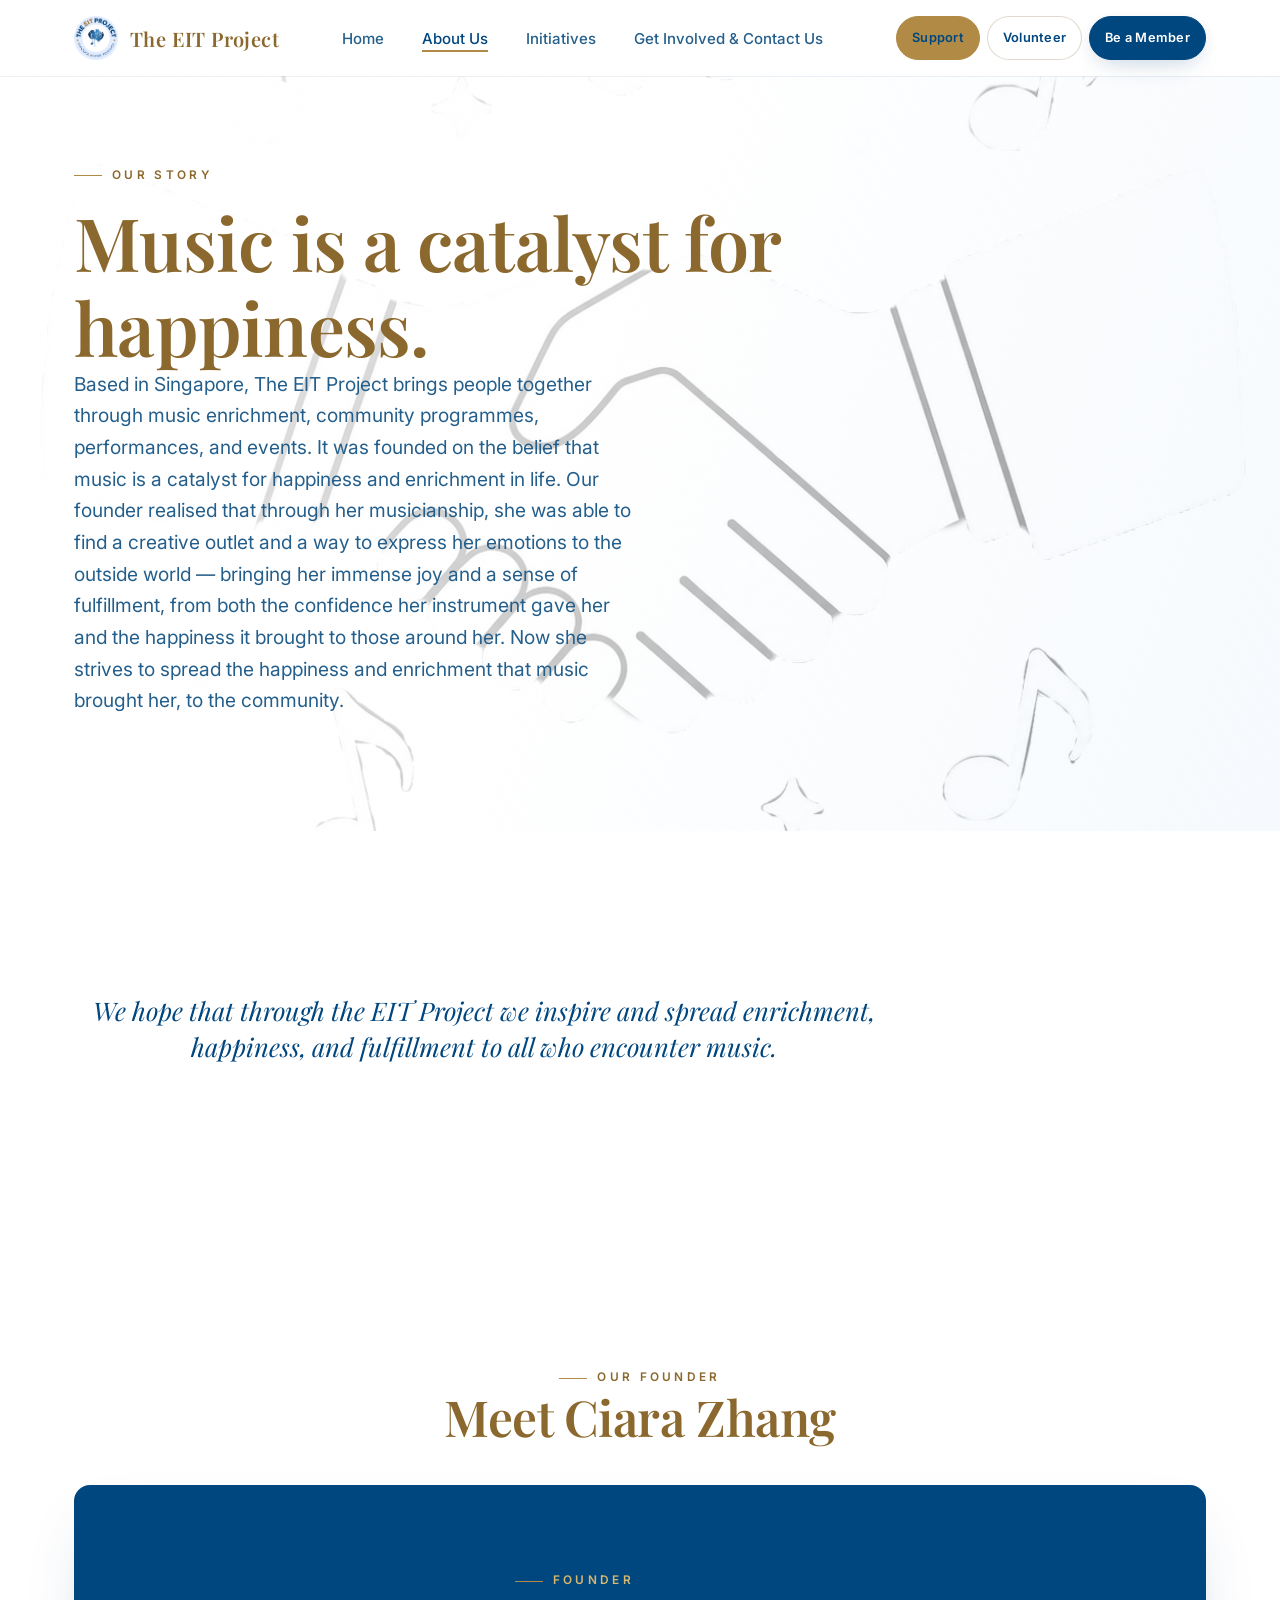
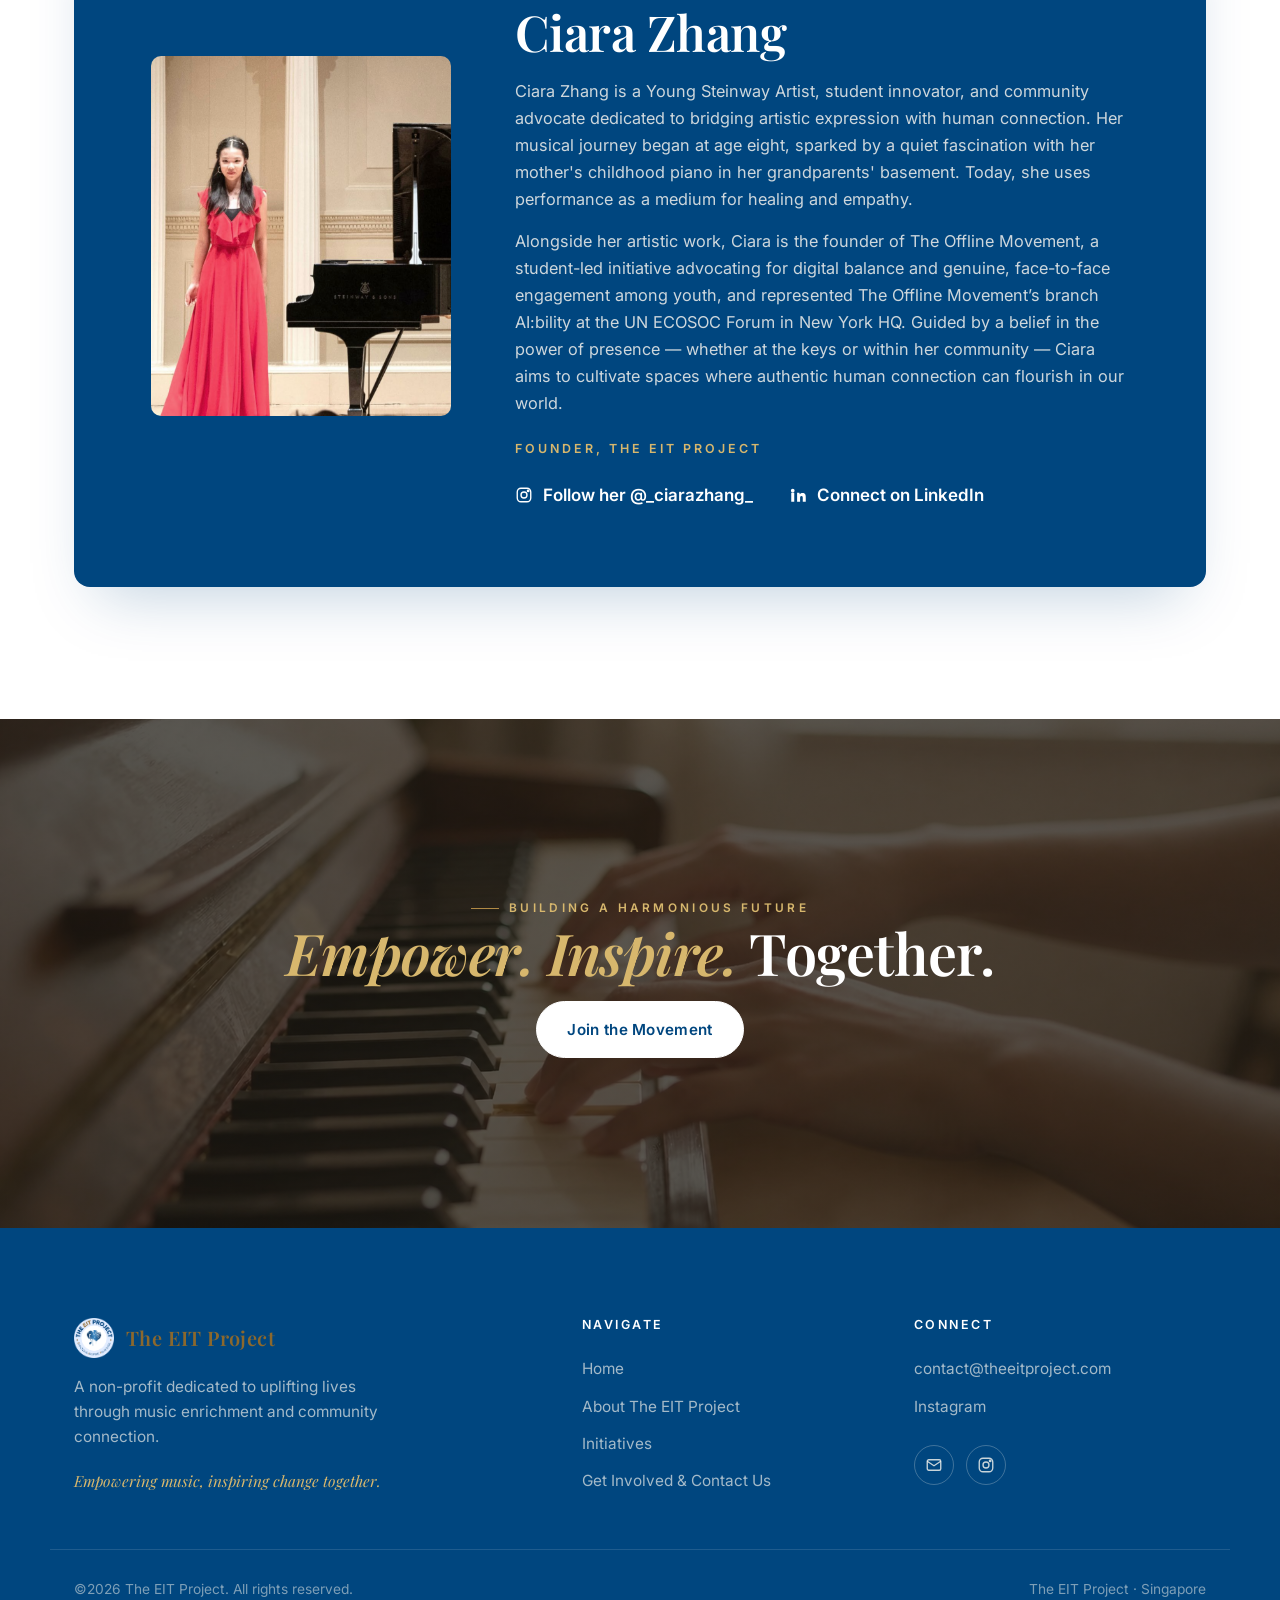
==== commit 1dd4e561: "Publish updated founder biography" ====
--- a/about.html
+++ b/about.html
@@ -94,8 +94,8 @@
         <figcaption>
           <span class="eyebrow">Founder</span>
           <h2 style="margin-top:12px;">Ciara Zhang</h2>
-          <p>Ciara Zhang is a Steinway Young Artist, student innovator, and community advocate dedicated to bridging artistic expression with human connection. Her musical journey began at age eight, sparked by a quiet fascination with her mother's childhood piano in her grandparents' basement. Today, she uses performance as a medium for healing and empathy.</p>
-          <p>Alongside her artistic work, Ciara is the founder of The Offline Movement, a student-led initiative advocating for digital balance and genuine, face-to-face engagement among youth, and represented TOM's branch AI:bility at the UN ECOSOC Forum in New York HQ. Guided by a belief in the power of presence — whether at the keys or within her community — Ciara aims to cultivate spaces where authentic human connection can flourish in our world.</p>
+          <p>Ciara Zhang is a Young Steinway Artist, student innovator, and community advocate dedicated to bridging artistic expression with human connection. Her musical journey began at age eight, sparked by a quiet fascination with her mother's childhood piano in her grandparents' basement. Today, she uses performance as a medium for healing and empathy.</p>
+          <p>Alongside her artistic work, Ciara is the founder of The Offline Movement, a student-led initiative advocating for digital balance and genuine, face-to-face engagement among youth, and represented The Offline Movement’s branch AI:bility at the UN ECOSOC Forum in New York HQ. Guided by a belief in the power of presence — whether at the keys or within her community — Ciara aims to cultivate spaces where authentic human connection can flourish in our world.</p>
           <span class="role">Founder, The EIT Project</span>
           <div class="founder-social">
             <a class="follow" href="https://www.instagram.com/_ciarazhang_/" target="_blank" rel="noopener">
